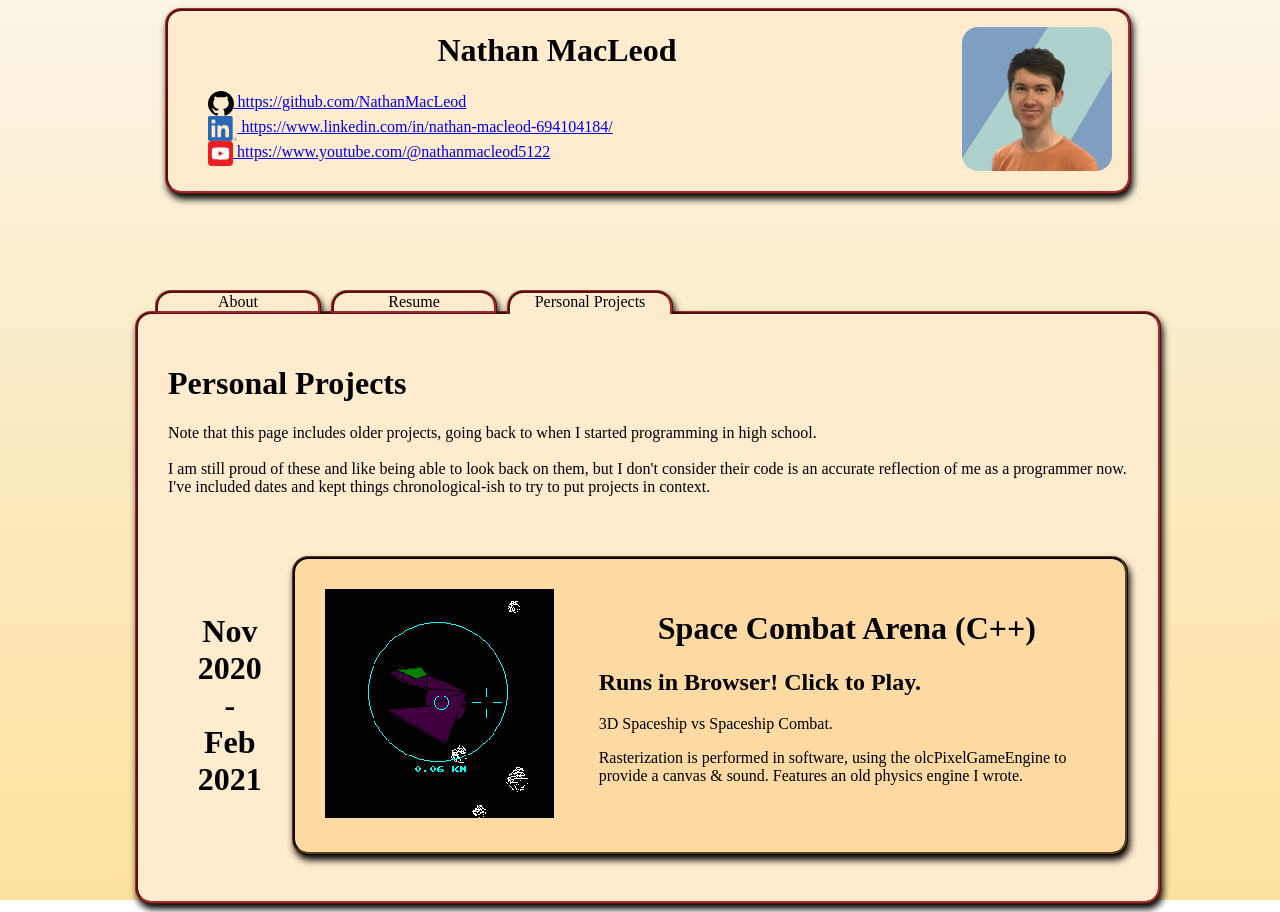
==== personal_projects/index.html @ 5eba24e2 "fix typo" ====
<!doctype html>
<html lang="en">
  <link rel="stylesheet" href="/style.css">
  <head>
    <meta charset="utf-8" />
    <title>Nathan MacLeod</title>
  </head>

  <body>
    <div class="name-card">
      <!-- seperated section at the top with name, headshot, and links to other sites -->
      <div class="name-card-text">
        <h1>Nathan MacLeod</h1>
        <ul class="links">
          <li><a href="https://github.com/NathanMacLeod"><img src="/assets/GitHub_Invertocat_Black.svg" height="25px"> https://github.com/NathanMacLeod</a></li>
          <li><a href="https://www.linkedin.com/in/nathan-macleod-694104184/"><img src="/assets/LI-In-Bug.png" height="25px"> https://www.linkedin.com/in/nathan-macleod-694104184/</a></li>
          <li><a href="https://www.youtube.com/@nathanmacleod5122"><img src="/assets/youtube-tile.svg" height="25px"> https://www.youtube.com/@nathanmacleod5122</a></li>
        </ul>
      </div>
      <div class="headshot">
        <img src="/assets/linkedin_profile.png">
      </div>
    </div>

    <div class="content-card">
      <div class="navigation-tabs">
        <ol>
          <li><a href="/index.html">About</a></li>
          <li><a href="/assets/resume.pdf" target="_blank">Resume</a></li>
          <li class="active-tab"><a href="/personal_projects/index.html">Personal Projects</a></li>
        </ol>
      </div>
      <div class="content-card-body">
        <h1>Personal Projects</h1>
        <p>
          Note that this page includes older projects, going back to when I started programming in high school.<br><br>
          I am still proud of these and like being able to look back on them, but I don't consider their code is an accurate reflection of me as a programmer now.
          I've included dates and kept things chronological-ish to try to put projects in context.
        </p>
        <ul>
          <li>
            <a href="space_combat_arena/index.html">
              <div class="project-dates">
                <h1>Nov 2020<br>-<br>Feb 2021</h1>
              </div>
              <div class="project-card">
                <div class="project-image">
                  <img src="/assets/space-combat-arena-icon.png">
                </div>
                <div class="project-text">
                  <h1>Space Combat Arena (C++)</h1>
                  <h2>Runs in Browser! Click to Play.</h2>
                  <p>3D Spaceship vs Spaceship Combat.</p>
                  <p>Rasterization is performed in software, using the olcPixelGameEngine to provide a canvas & sound. Features an old physics engine I wrote.</p>
                </div>
              </div>
            </a>
          </li>
        </ul>
      </div>
    </div>
  </body>
</html>
---- style.css ----
body {
    background: linear-gradient(rgb(250, 244, 229), rgb(253, 226, 158));
    background-repeat: no-repeat;
    background-attachment: fixed;
    display: flex;
    flex-direction: column;
    justify-content: center;
    align-items: center;
    width: 100%;
    row-gap: 80px;
}

/* Styling for the name card at the top of the page */
.name-card { 
    display: flex;
    background-color: blanchedalmond;
    border-style: ridge;
    border-color: brown;
    border-radius: 16px;
    box-shadow: 2px 5px 7px black;
    width: 960px;
}

.name-card-text {
    flex-grow: 1;
}

.links * {
    list-style-type: none;
    vertical-align: middle;
}

.name-card-text > h1 {
    text-align: center;
}

.headshot {
    margin-left: auto;
}

.headshot > img {
    width: 150px;
    margin: 16px;
    border-radius: 16px;
}

/* Styling for the main page content */
.content-card {
    display: flex;
    flex-direction: column;
}

.content-card-body {
    background-color: blanchedalmond;
    border-style: ridge;
    border-color: brown;
    border-radius: 16px;
    padding: 30px;
    box-shadow: 2px 5px 7px black;
    width: 960px;
}

.navigation-tabs > ol {
    display: flex;
    flex-direction: row;
    padding: 0;
    list-style-type: none;
    gap: 10px;
    margin-bottom:-3px;
    overflow: hidden;
    position: relative;
    left: 20px;
}

.navigation-tabs li {
    background-color: blanchedalmond;
    border-style: ridge;
    border-color: brown;
    /* border-bottom: none; */
    border-top-left-radius: 16px;
    border-top-right-radius: 16px;
    box-shadow: 2px 5px 7px black;
    
    clip: rect(auto, auto, auto, auto);
    width: 160px;
    z-index: 1;
}

.navigation-tabs .active-tab {
    border-bottom: none;
}

.navigation-tabs li > a, .navigation-tabs li > a:visited {
    color: black;
    text-decoration: none;
    text-align: center;
    display: block;
    width: 100%;
}

.canvas-container {
    margin: 30px;
}

.navigation-tabs li:hover {
    background-color: rgb(252, 201, 61);
}

.content-card-body ul {
    padding: 0px;
    margin-top: 60px;
}

.content-card-body li {
    display: flex;
}

.content-card-body li > a, .content-card-body li > a:visited {
    display: flex;
    flex-direction: row;
    color: black;
    text-decoration: none;
    width: 100%;
}

.project-dates {
    text-align: center;
}

.project-card {
    background-color: rgb(253, 217, 163);
    border-style: ridge;
    border-color: rgb(95, 64, 23);
    border-radius: 16px;
    padding: 30px;
    box-shadow: 2px 5px 7px black;
    display: flex;
    flex-direction: row;
}

.content-card-body li:hover .project-card {
    background-color: rgb(252, 201, 61);
}

.project-dates {
    display: flex;
    flex-direction: column;
    justify-content: center;
    margin: 20px;
}

.project-text {
    flex-grow: 1;
    margin-left: 45px;
}

.project-text h1 {
    text-align: center;
}

.project-page-project-title div {
    text-align: center;
}

.space-combat-embedded-gifs {
    justify-content: center;
}

.space-combat-embedded-gifs * {
    margin: 15px;
}

.embedded-video {
    display: flex;
    justify-content: center;
}
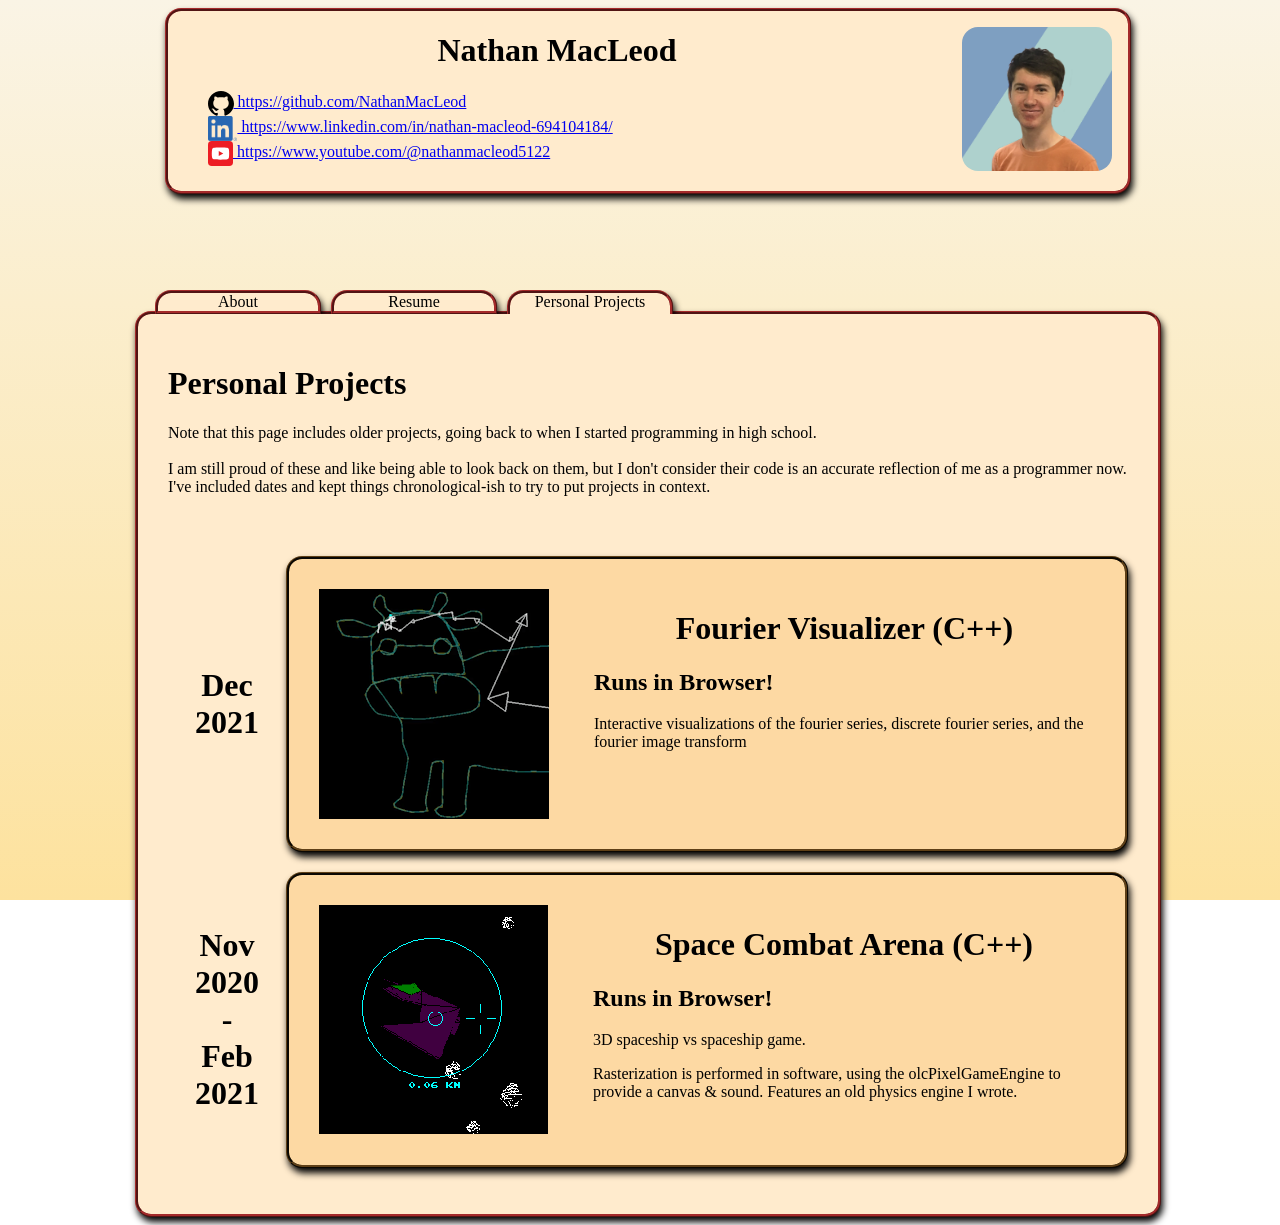
==== commit 10fdbef3: "added fourier visualization project" ====
--- a/personal_projects/index.html
+++ b/personal_projects/index.html
@@ -39,6 +39,23 @@
         </p>
         <ul>
           <li>
+            <a href="fourier_explorer/index.html">
+              <div class="project-dates">
+                <h1>Dec 2021</h1>
+              </div>
+              <div class="project-card">
+                <div class="project-image">
+                  <img src="/assets/fourier-visualizer-thumbnail.png">
+                </div>
+                <div class="project-text">
+                  <h1>Fourier Visualizer (C++)</h1>
+                  <h2>Runs in Browser!</h2>
+                  <p>Interactive visualizations of the fourier series, discrete fourier series, and the fourier image transform</p>
+                </div>
+              </div>
+            </a>
+          </li>
+          <li>
             <a href="space_combat_arena/index.html">
               <div class="project-dates">
                 <h1>Nov 2020<br>-<br>Feb 2021</h1>
@@ -49,8 +66,8 @@
                 </div>
                 <div class="project-text">
                   <h1>Space Combat Arena (C++)</h1>
-                  <h2>Runs in Browser! Click to Play.</h2>
-                  <p>3D Spaceship vs Spaceship Combat.</p>
+                  <h2>Runs in Browser!</h2>
+                  <p>3D spaceship vs spaceship game.</p>
                   <p>Rasterization is performed in software, using the olcPixelGameEngine to provide a canvas & sound. Features an old physics engine I wrote.</p>
                 </div>
               </div>
--- a/style.css
+++ b/style.css
@@ -112,6 +112,7 @@
 }
 
 .content-card-body li {
+    margin-top: 20px;
     display: flex;
 }
 
@@ -136,6 +137,7 @@
     box-shadow: 2px 5px 7px black;
     display: flex;
     flex-direction: row;
+    width: 836px;
 }
 
 .content-card-body li:hover .project-card {
@@ -143,14 +145,18 @@
 }
 
 .project-dates {
+    width: 84px;
     display: flex;
     flex-direction: column;
     justify-content: center;
     margin: 20px;
 }
 
+.project-image {
+    height: 230px;
+}
+
 .project-text {
-    flex-grow: 1;
     margin-left: 45px;
 }
 
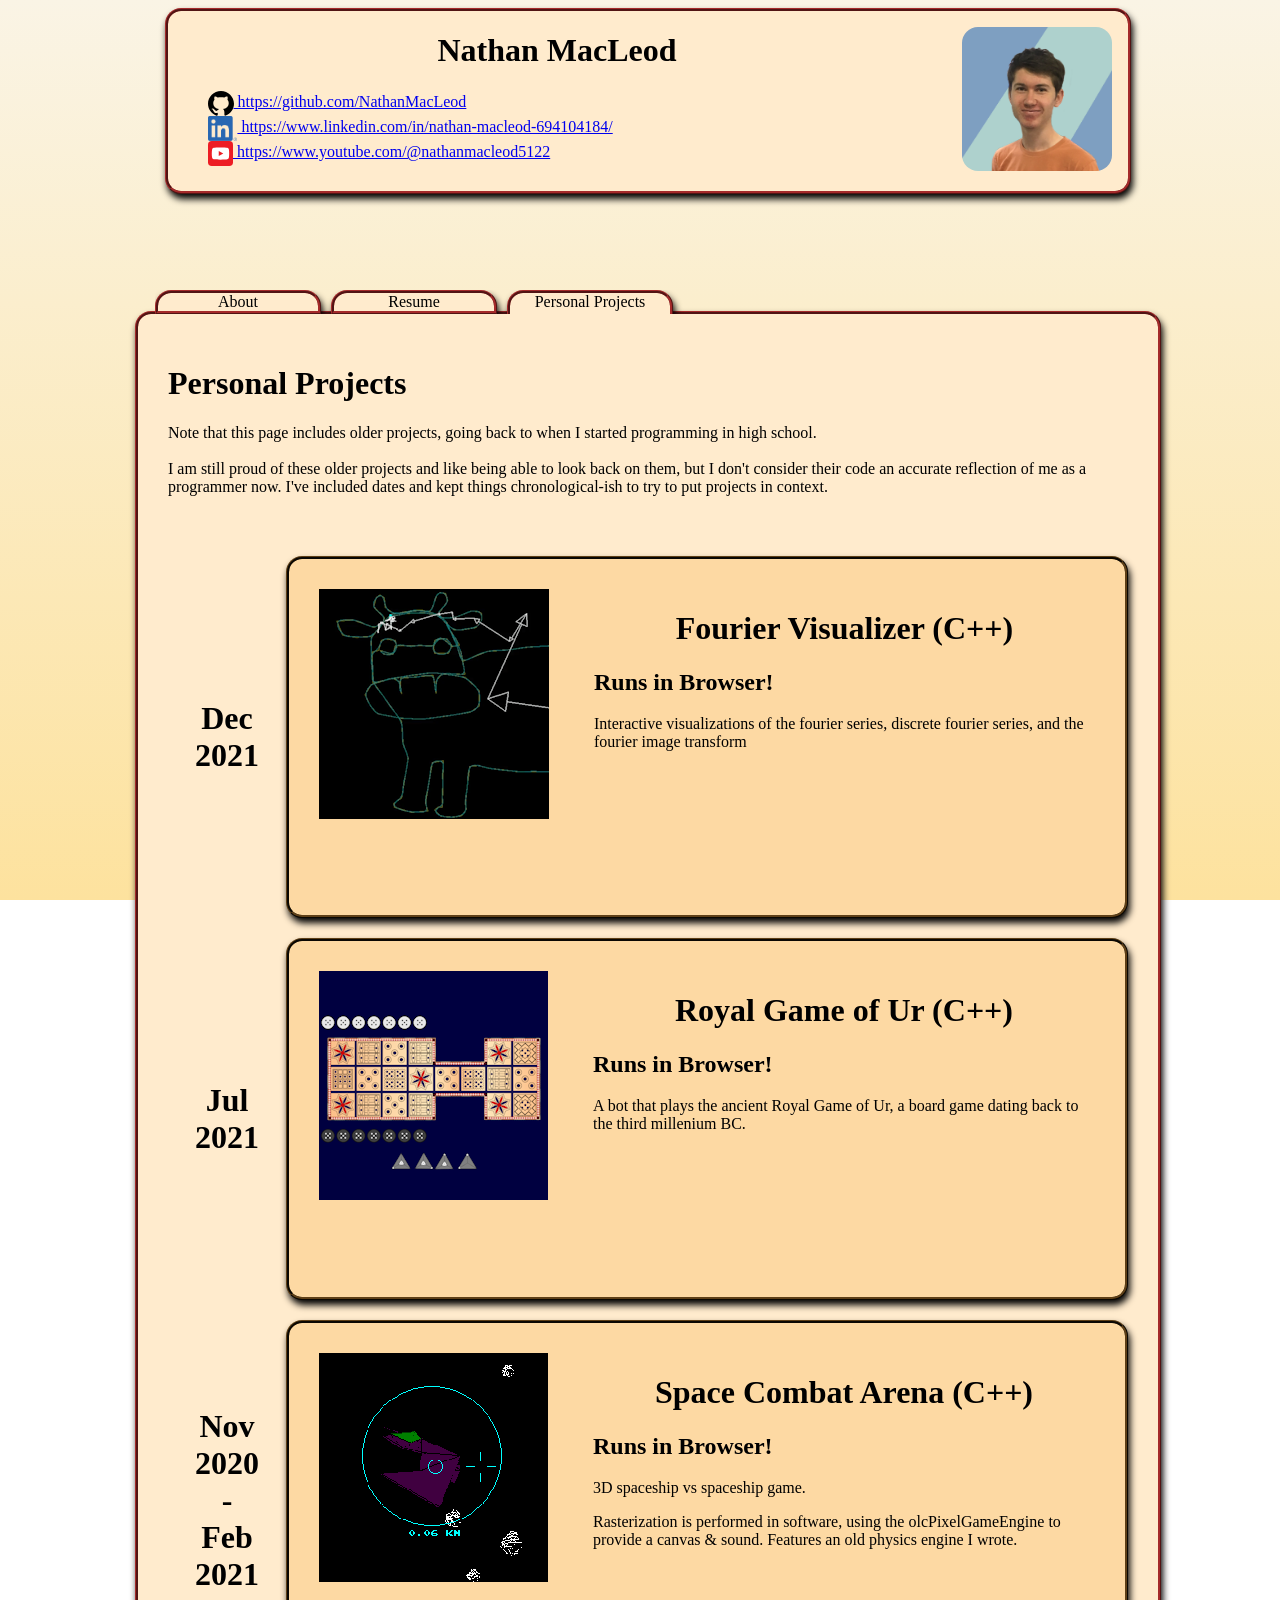
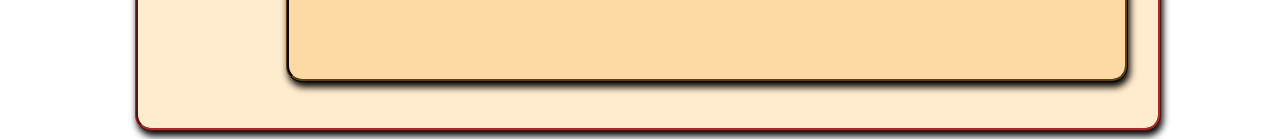
==== commit db4ffcfc: "added game of ur project" ====
--- a/personal_projects/index.html
+++ b/personal_projects/index.html
@@ -34,7 +34,7 @@
         <h1>Personal Projects</h1>
         <p>
           Note that this page includes older projects, going back to when I started programming in high school.<br><br>
-          I am still proud of these and like being able to look back on them, but I don't consider their code is an accurate reflection of me as a programmer now.
+          I am still proud of these older projects and like being able to look back on them, but I don't consider their code an accurate reflection of me as a programmer now.
           I've included dates and kept things chronological-ish to try to put projects in context.
         </p>
         <ul>
@@ -51,6 +51,23 @@
                   <h1>Fourier Visualizer (C++)</h1>
                   <h2>Runs in Browser!</h2>
                   <p>Interactive visualizations of the fourier series, discrete fourier series, and the fourier image transform</p>
+                </div>
+              </div>
+            </a>
+          </li>
+          <li>
+            <a href="royal_game_of_ur/index.html">
+              <div class="project-dates">
+                <h1>Jul 2021</h1>
+              </div>
+              <div class="project-card">
+                <div class="project-image">
+                  <img src="/assets/game-of-ur-thumbnail.png">
+                </div>
+                <div class="project-text">
+                  <h1>Royal Game of Ur (C++)</h1>
+                  <h2>Runs in Browser!</h2>
+                  <p>A bot that plays the ancient Royal Game of Ur, a board game dating back to the third millenium BC.</p>
                 </div>
               </div>
             </a>
--- a/style.css
+++ b/style.css
@@ -138,6 +138,7 @@
     display: flex;
     flex-direction: row;
     width: 836px;
+    height: 296px;
 }
 
 .content-card-body li:hover .project-card {
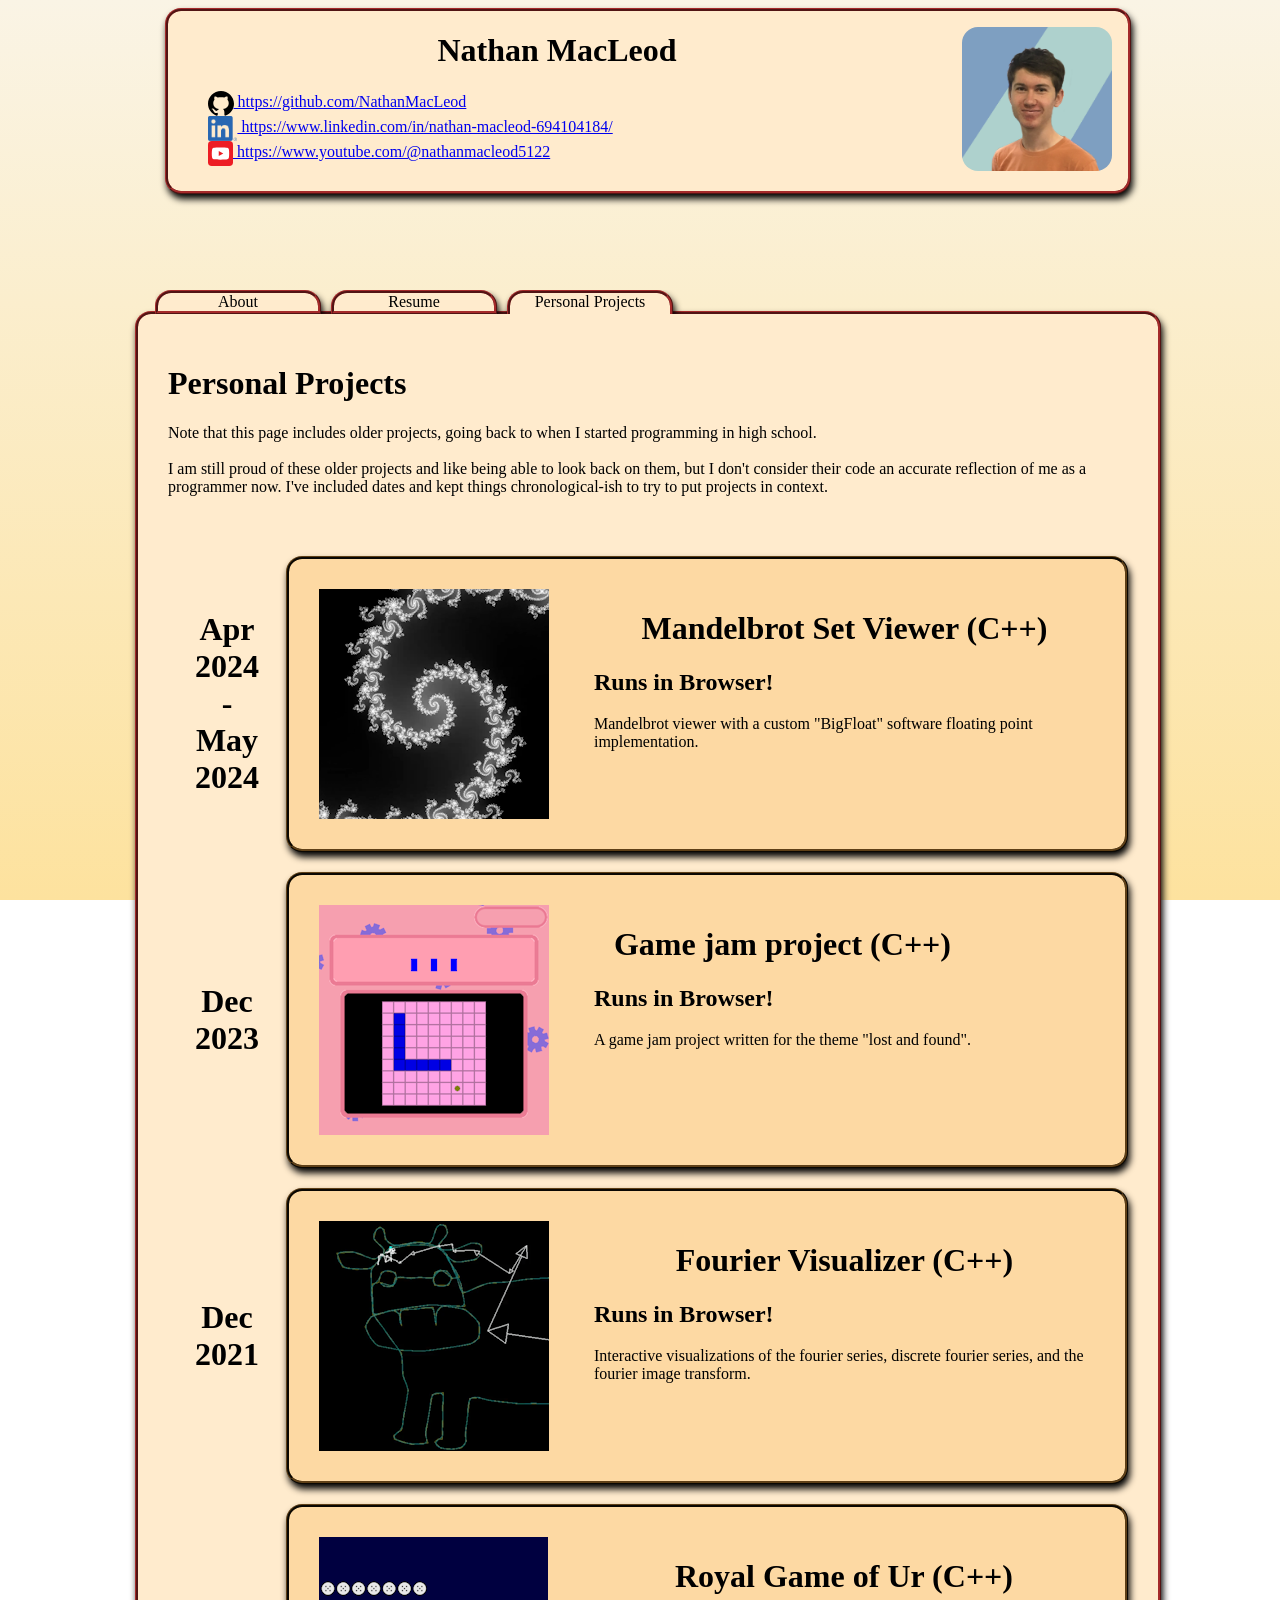
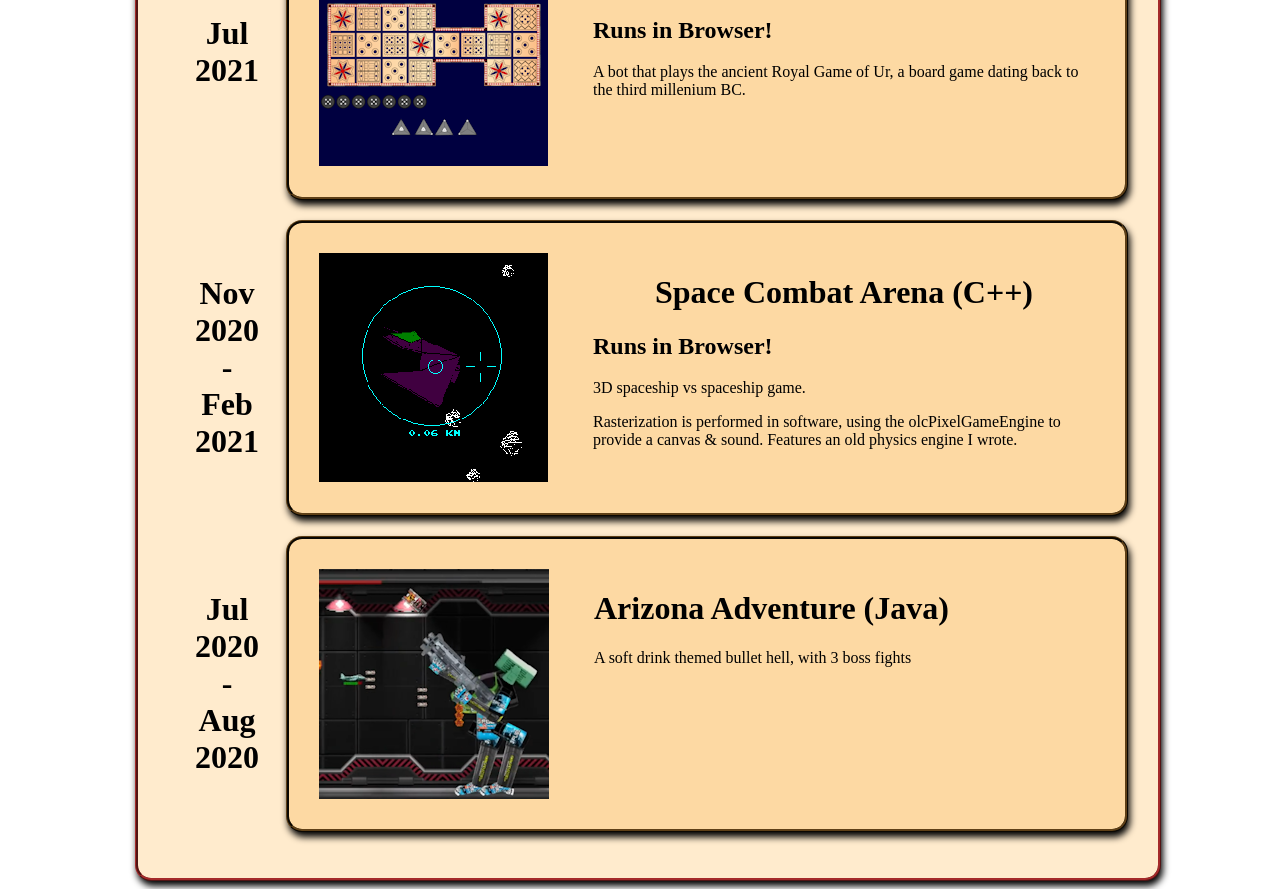
==== commit fd9d59c2: "added 3 new projects, cup and ball game, mandelbrot viewer, andarizona adventure. also small improve" ====
--- a/personal_projects/index.html
+++ b/personal_projects/index.html
@@ -39,6 +39,40 @@
         </p>
         <ul>
           <li>
+            <a href="mandlebrot/index.html">
+              <div class="project-dates">
+                <h1>Apr 2024<br>-<br>May 2024</h1>
+              </div>
+              <div class="project-card">
+                <div class="project-image">
+                  <img src="/assets/mandelbrot-thumbnail.png">
+                </div>
+                <div class="project-text">
+                  <h1>Mandelbrot Set Viewer (C++)</h1>
+                  <h2>Runs in Browser!</h2>
+                  <p>Mandelbrot viewer with a custom "BigFloat" software floating point implementation.</p>
+                </div>
+              </div>
+            </a>
+          </li>
+          <li>
+            <a href="cup_and_ball_game/index.html">
+              <div class="project-dates">
+                <h1>Dec 2023</h1>
+              </div>
+              <div class="project-card">
+                <div class="project-image">
+                  <img src="/assets/cup-and-ball-thumbnail.png">
+                </div>
+                <div class="project-text">
+                  <h1>Game jam project (C++)</h1>
+                  <h2>Runs in Browser!</h2>
+                  <p>A game jam project written for the theme "lost and found".</p>
+                </div>
+              </div>
+            </a>
+          </li>
+          <li>
             <a href="fourier_explorer/index.html">
               <div class="project-dates">
                 <h1>Dec 2021</h1>
@@ -50,7 +84,7 @@
                 <div class="project-text">
                   <h1>Fourier Visualizer (C++)</h1>
                   <h2>Runs in Browser!</h2>
-                  <p>Interactive visualizations of the fourier series, discrete fourier series, and the fourier image transform</p>
+                  <p>Interactive visualizations of the fourier series, discrete fourier series, and the fourier image transform.</p>
                 </div>
               </div>
             </a>
@@ -90,6 +124,22 @@
               </div>
             </a>
           </li>
+          <li>
+            <a href="arizona_adventure/index.html">
+              <div class="project-dates">
+                <h1>Jul 2020<br>-<br>Aug 2020</h1>
+              </div>
+              <div class="project-card">
+                <div class="project-image">
+                  <img src="/assets/arizona-adventure-thumbnail.png">
+                </div>
+                <div class="project-text">
+                  <h1>Arizona Adventure (Java)</h1>
+                  <p>A soft drink themed bullet hell, with 3 boss fights</p>
+                </div>
+              </div>
+            </a>
+          </li>
         </ul>
       </div>
     </div>
--- a/style.css
+++ b/style.css
@@ -102,6 +102,11 @@
     margin: 30px;
 }
 
+.cup-and-ball-canvas-container {
+    margin: 30px;
+    width: 720px;
+}
+
 .navigation-tabs li:hover {
     background-color: rgb(252, 201, 61);
 }
@@ -138,7 +143,7 @@
     display: flex;
     flex-direction: row;
     width: 836px;
-    height: 296px;
+    height: 230px;
 }
 
 .content-card-body li:hover .project-card {
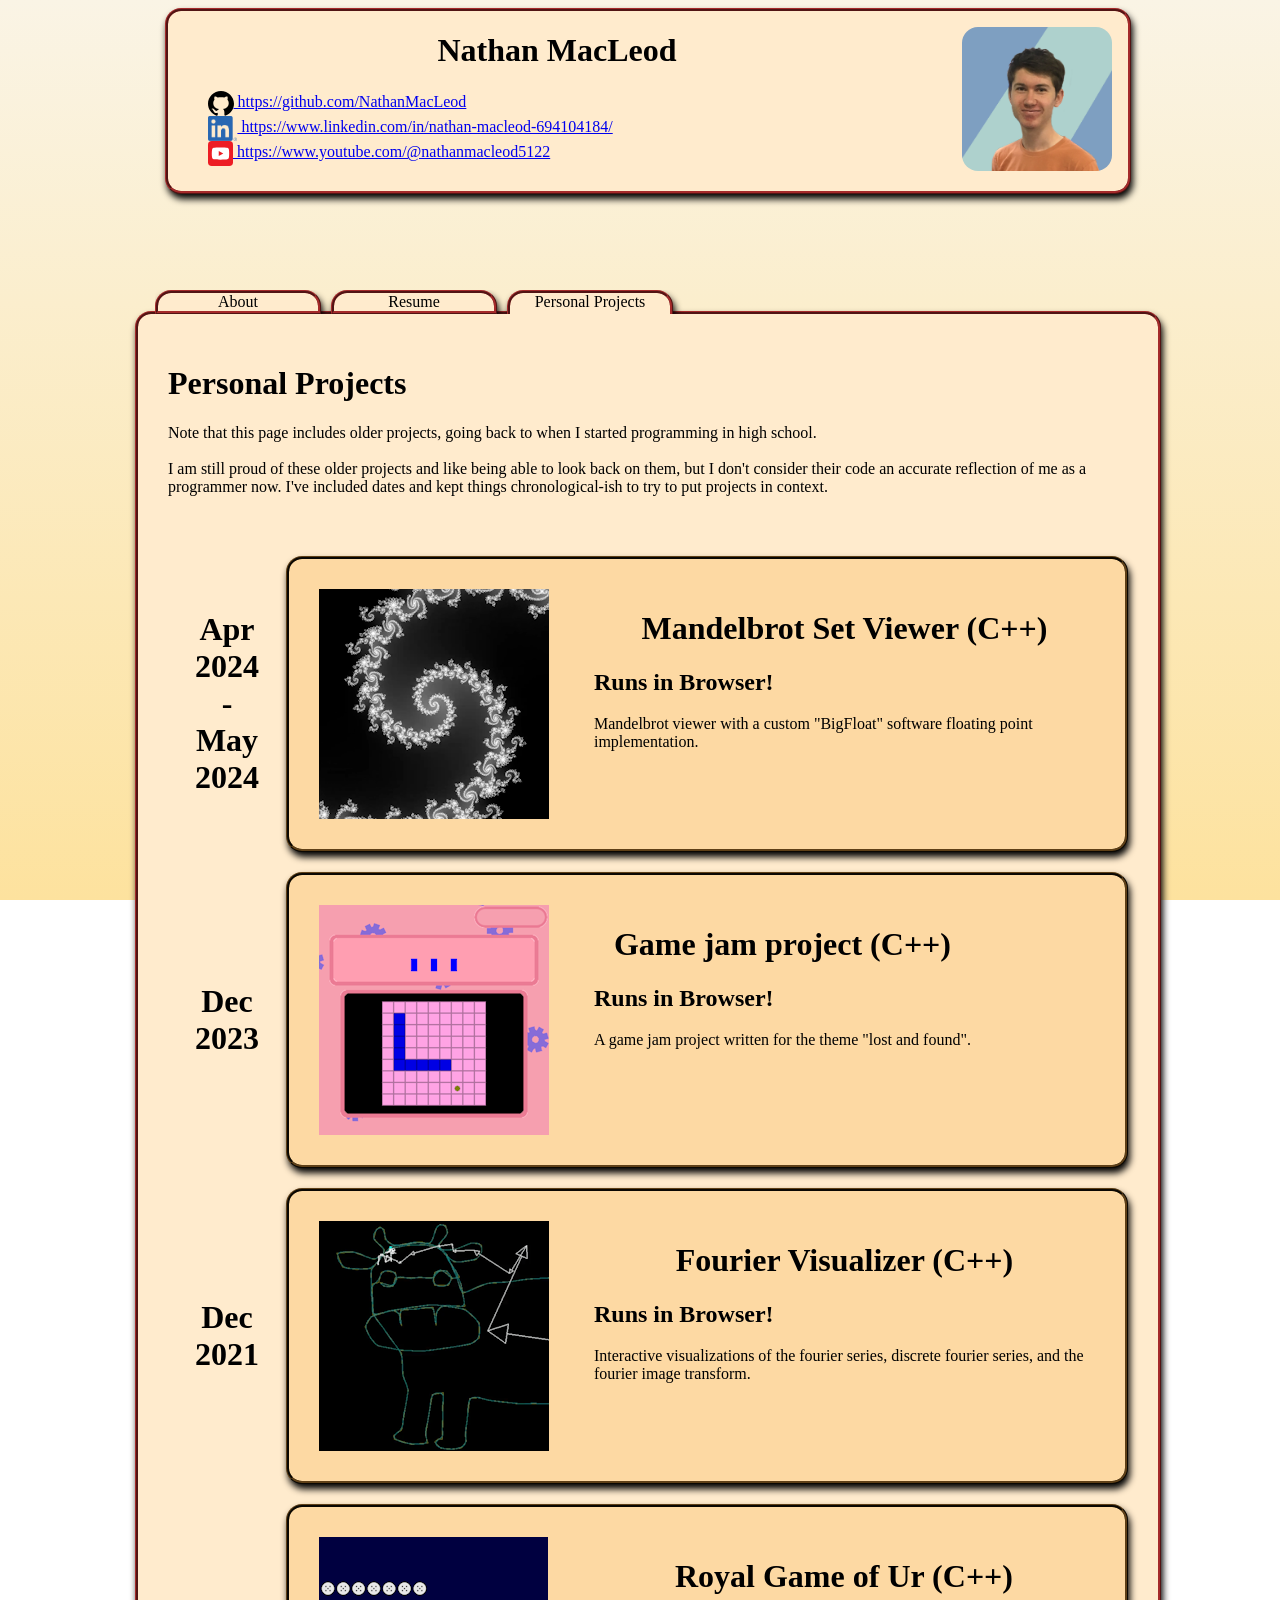
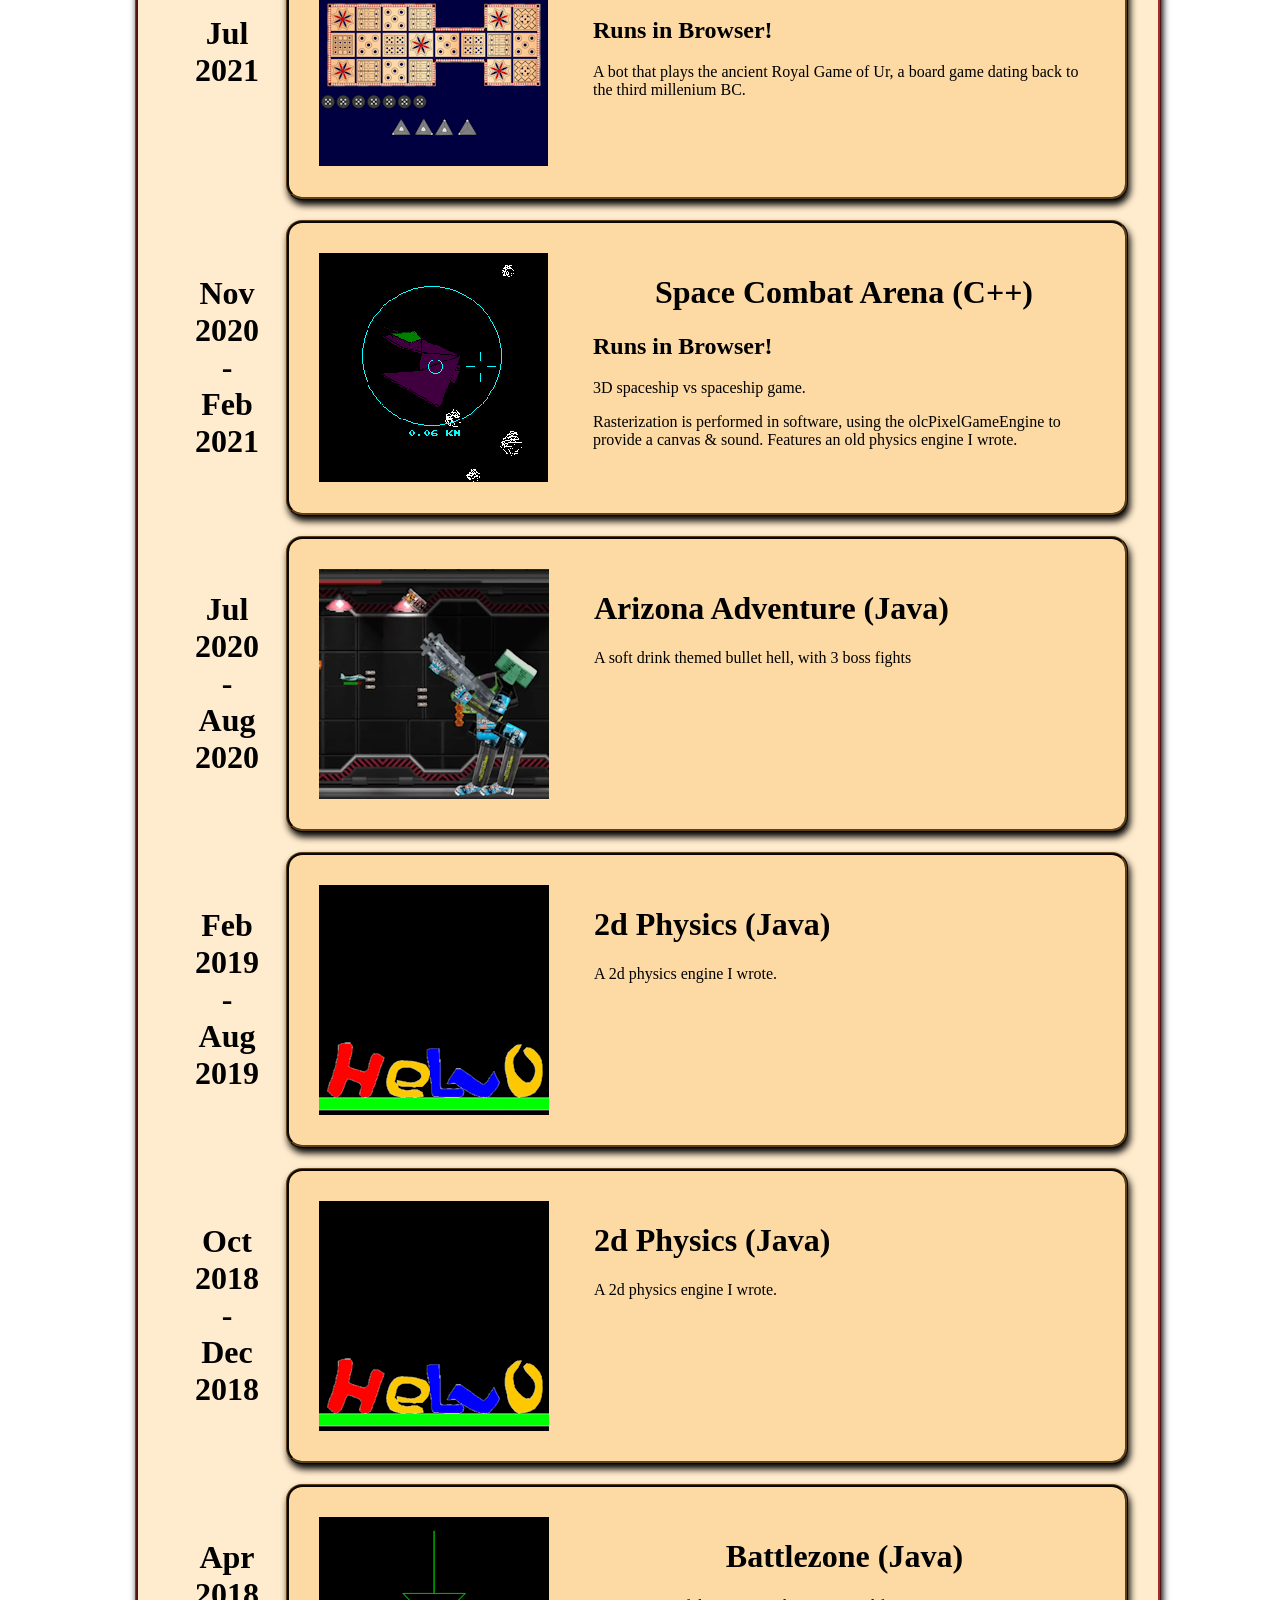
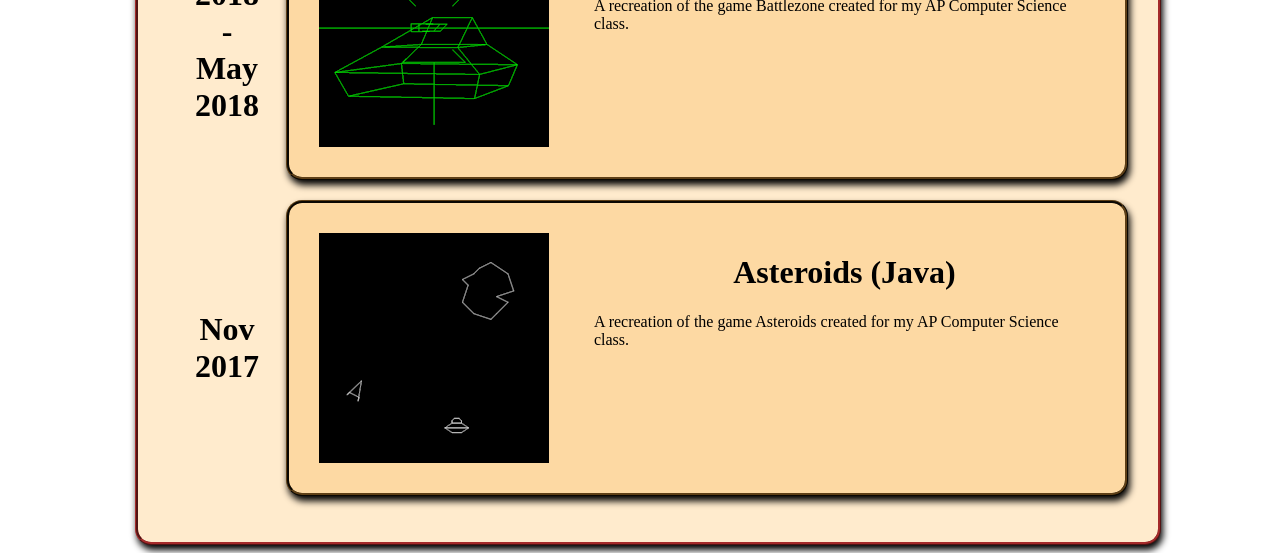
==== commit 7e802bf3: "wip adding more projects" ====
--- a/personal_projects/index.html
+++ b/personal_projects/index.html
@@ -140,6 +140,70 @@
               </div>
             </a>
           </li>
+          <li>
+            <a href="portal2d/index.html">
+              <div class="project-dates">
+                <h1>Feb 2019<br>-<br>Aug 2019</h1>
+              </div>
+              <div class="project-card">
+                <div class="project-image">
+                  <img src="/assets/2d-physics-thumbnail.png">
+                </div>
+                <div class="project-text">
+                  <h1>2d Physics (Java)</h1>
+                  <p>A 2d physics engine I wrote.</p>
+                </div>
+              </div>
+            </a>
+          </li>
+          <li>
+            <a href="2dphysics/index.html">
+              <div class="project-dates">
+                <h1>Oct 2018<br>-<br>Dec 2018</h1>
+              </div>
+              <div class="project-card">
+                <div class="project-image">
+                  <img src="/assets/2d-physics-thumbnail.png">
+                </div>
+                <div class="project-text">
+                  <h1>2d Physics (Java)</h1>
+                  <p>A 2d physics engine I wrote.</p>
+                </div>
+              </div>
+            </a>
+          </li>
+          <li>
+            <a href="battlezone/index.html">
+              <div class="project-dates">
+                <h1>Apr 2018<br>-<br>May 2018</h1>
+              </div>
+              <div class="project-card">
+                <div class="project-image">
+                  <img src="/assets/battlezone-thumbnail.png">
+                </div>
+                <div class="project-text">
+                  <h1>Battlezone (Java)</h1>
+                  <p>A recreation of the game Battlezone created for my AP Computer Science class.</p>
+                </div>
+              </div>
+            </a>
+          </li>
+          <li>
+            <a href="asteroids/index.html">
+              <div class="project-dates">
+                <h1>Nov 2017</h1>
+              </div>
+              <div class="project-card">
+                <div class="project-image">
+                  <img src="/assets/asteroids-thumbnail.png">
+                </div>
+                <div class="project-text">
+                  <h1>Asteroids (Java)</h1>
+                  <p>A recreation of the game Asteroids created for my AP Computer Science class.</p>
+                </div>
+              </div>
+            </a>
+          </li>
         </ul>
       </div>
     </div>
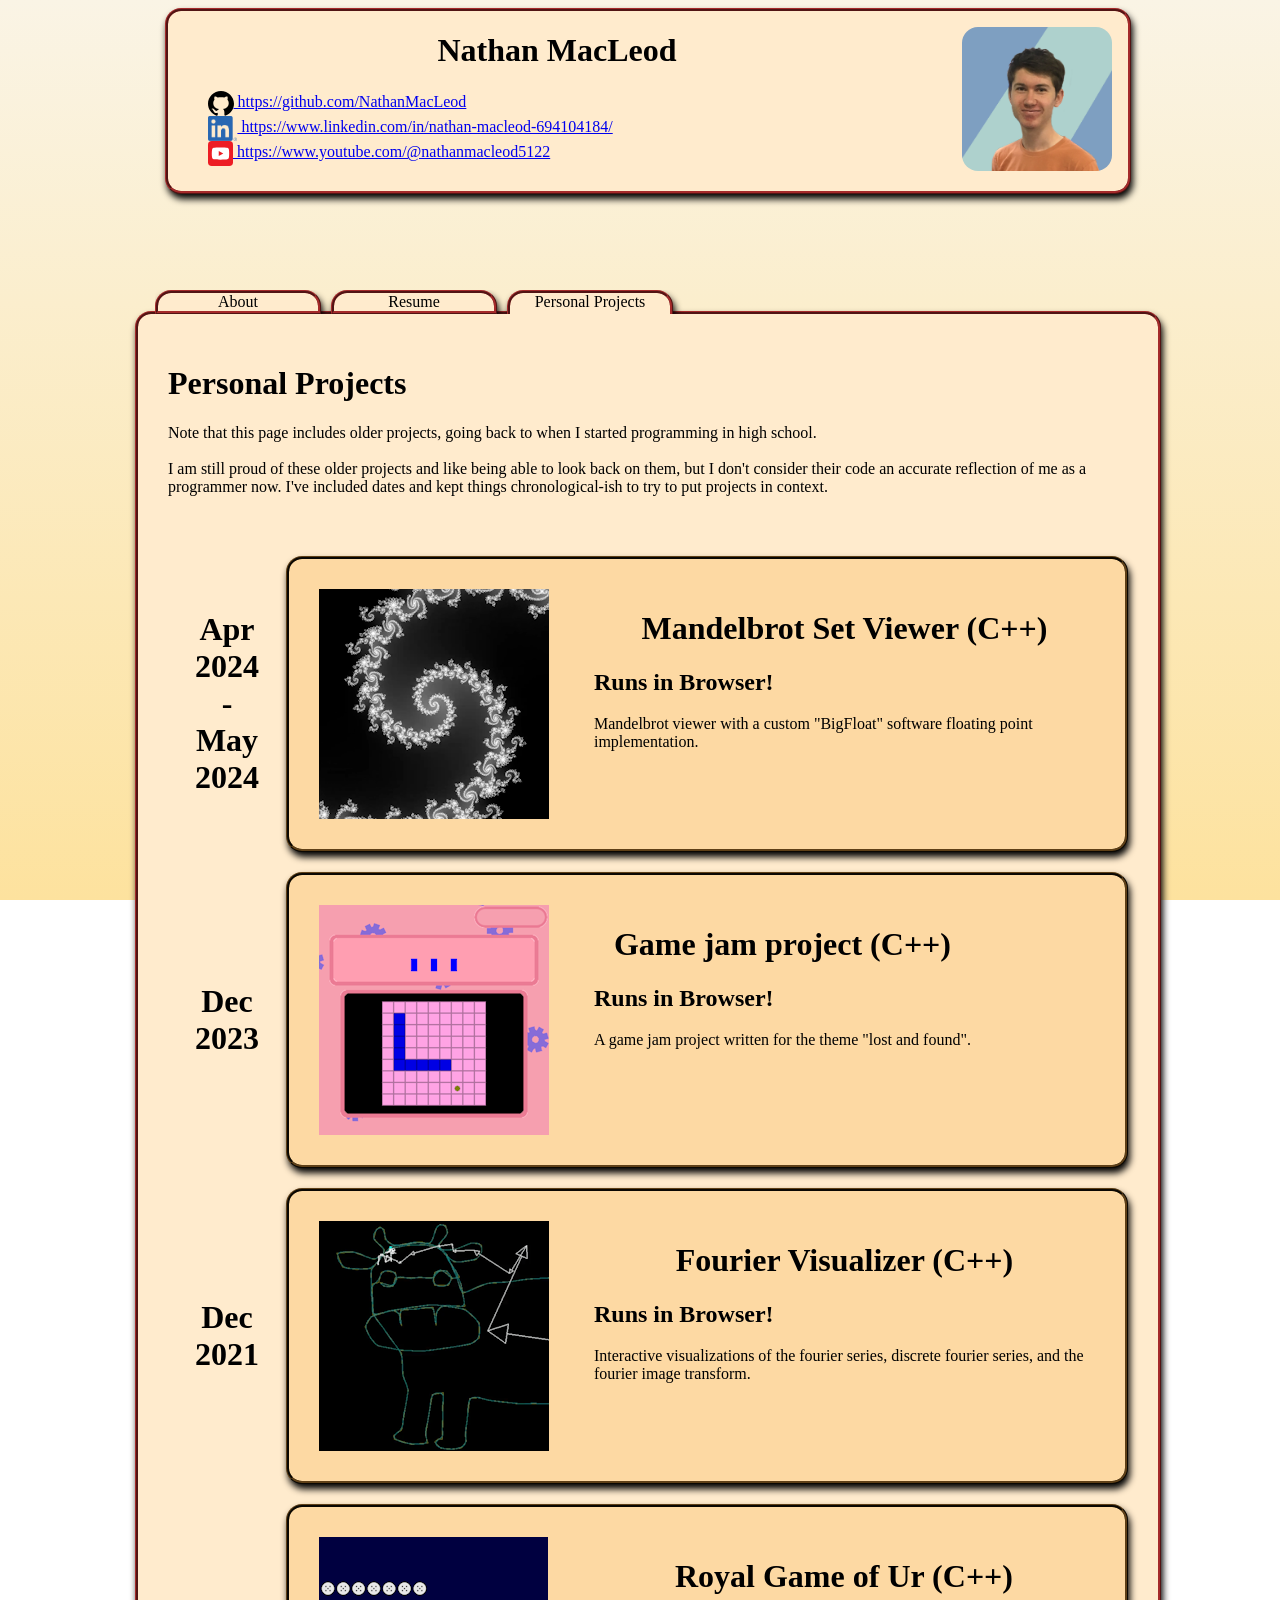
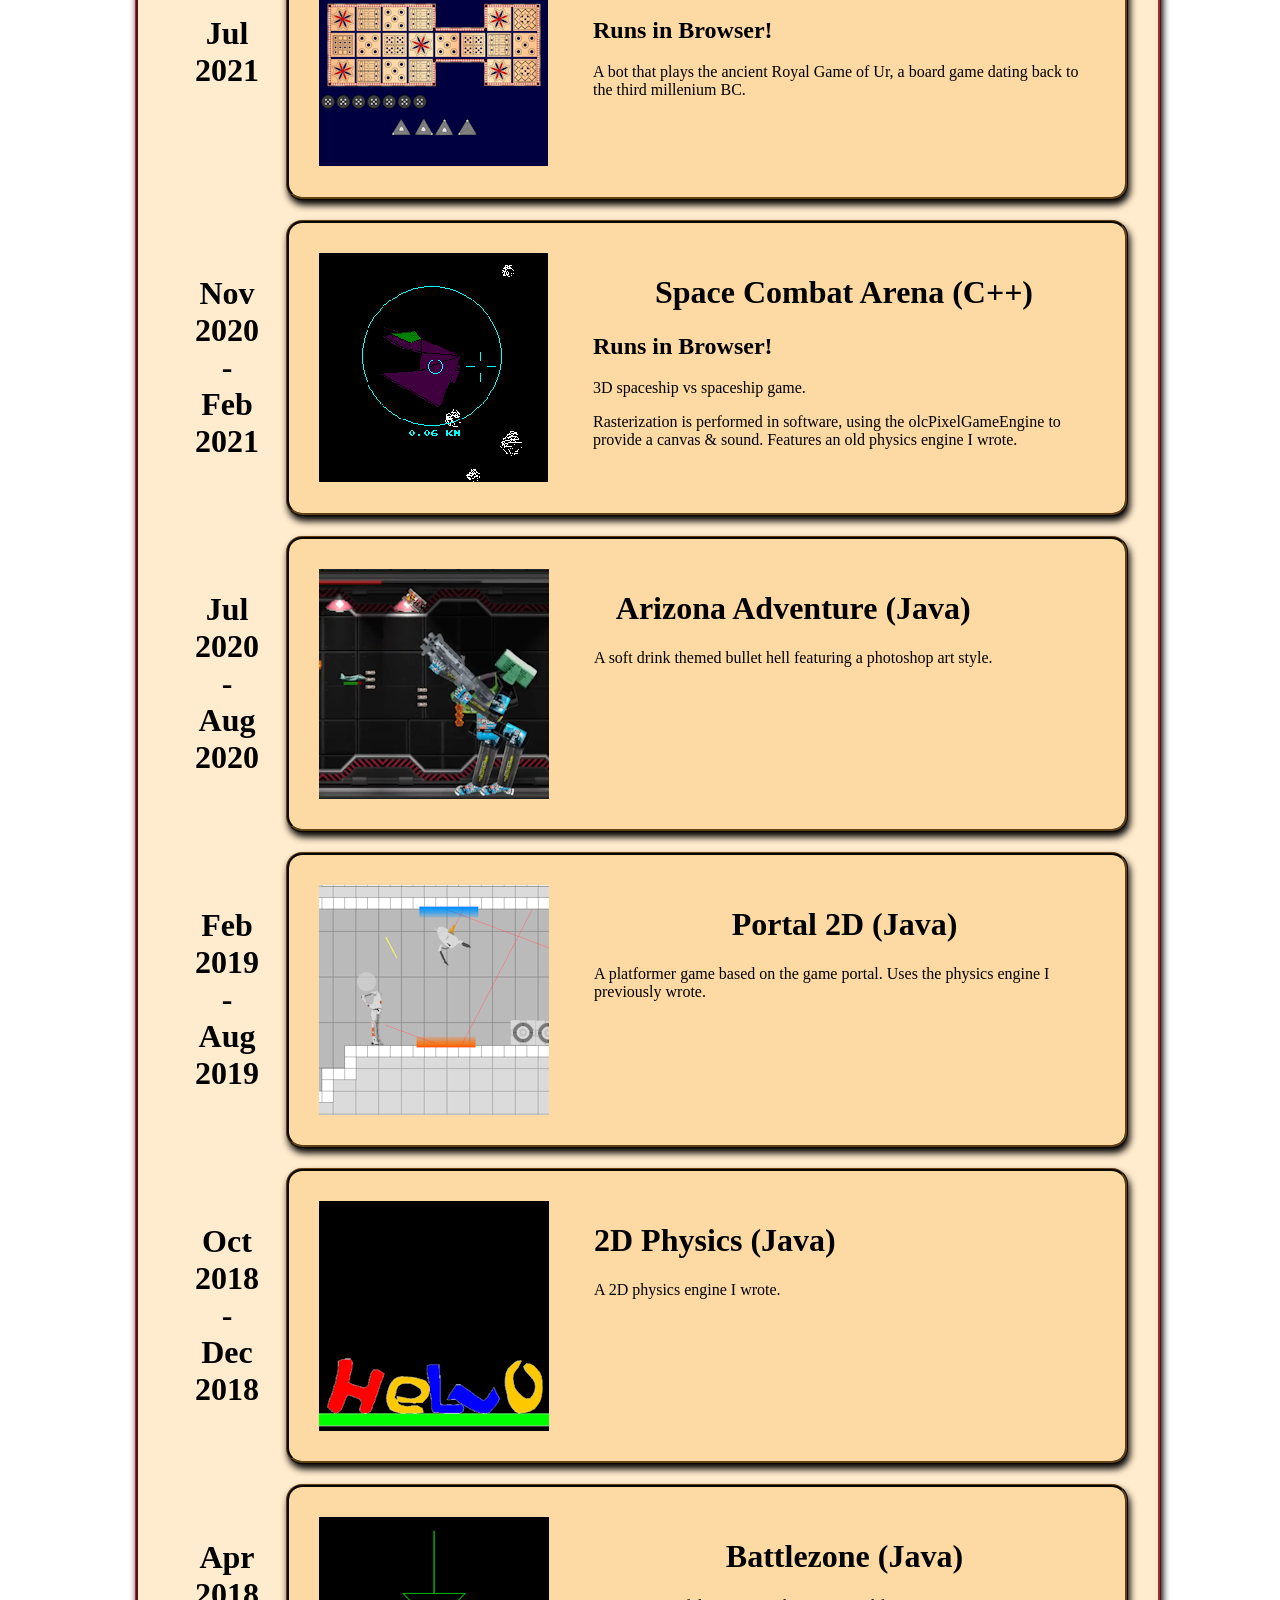
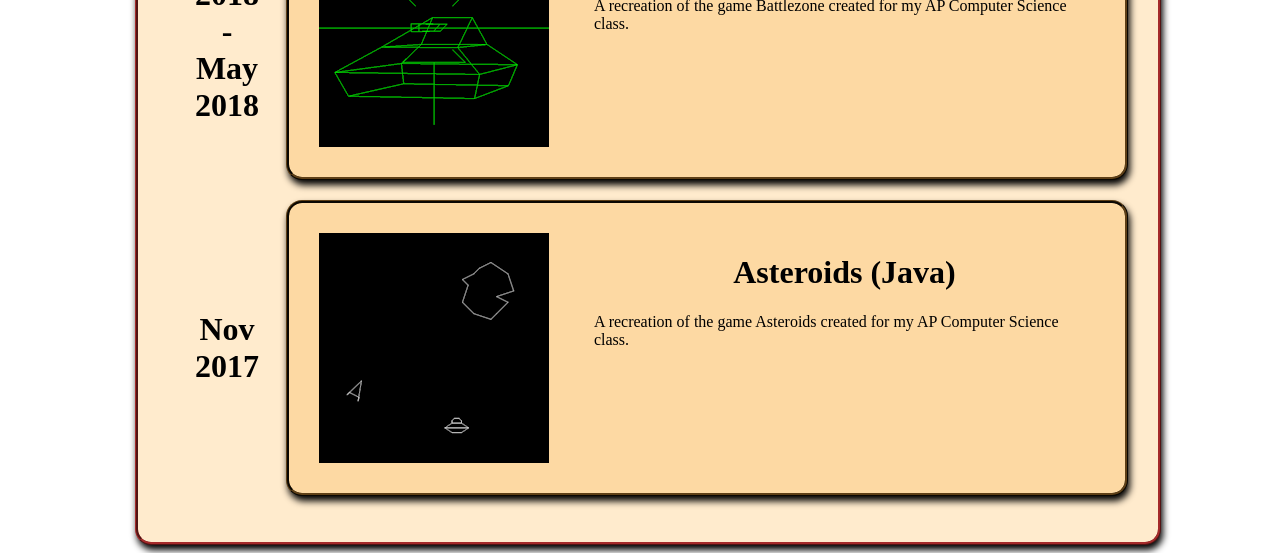
==== commit d1dae6b1: "continued wip" ====
--- a/personal_projects/index.html
+++ b/personal_projects/index.html
@@ -135,7 +135,7 @@
                 </div>
                 <div class="project-text">
                   <h1>Arizona Adventure (Java)</h1>
-                  <p>A soft drink themed bullet hell, with 3 boss fights</p>
+                  <p>A soft drink themed bullet hell featuring a photoshop art style.</p>
                 </div>
               </div>
             </a>
@@ -147,27 +147,27 @@
               </div>
               <div class="project-card">
                 <div class="project-image">
+                  <img src="/assets/portal2d-thumbnail.png">
+                </div>
+                <div class="project-text">
+                  <h1>Portal 2D (Java)</h1>
+                  <p>A platformer game based on the game portal. Uses the physics engine I previously wrote.</p>
+                </div>
+              </div>
+            </a>
+          </li>
+          <li>
+            <a href="2dphysics/index.html">
+              <div class="project-dates">
+                <h1>Oct 2018<br>-<br>Dec 2018</h1>
+              </div>
+              <div class="project-card">
+                <div class="project-image">
                   <img src="/assets/2d-physics-thumbnail.png">
                 </div>
                 <div class="project-text">
-                  <h1>2d Physics (Java)</h1>
-                  <p>A 2d physics engine I wrote.</p>
-                </div>
-              </div>
-            </a>
-          </li>
-          <li>
-            <a href="2dphysics/index.html">
-              <div class="project-dates">
-                <h1>Oct 2018<br>-<br>Dec 2018</h1>
-              </div>
-              <div class="project-card">
-                <div class="project-image">
-                  <img src="/assets/2d-physics-thumbnail.png">
-                </div>
-                <div class="project-text">
-                  <h1>2d Physics (Java)</h1>
-                  <p>A 2d physics engine I wrote.</p>
+                  <h1>2D Physics (Java)</h1>
+                  <p>A 2D physics engine I wrote.</p>
                 </div>
               </div>
             </a>
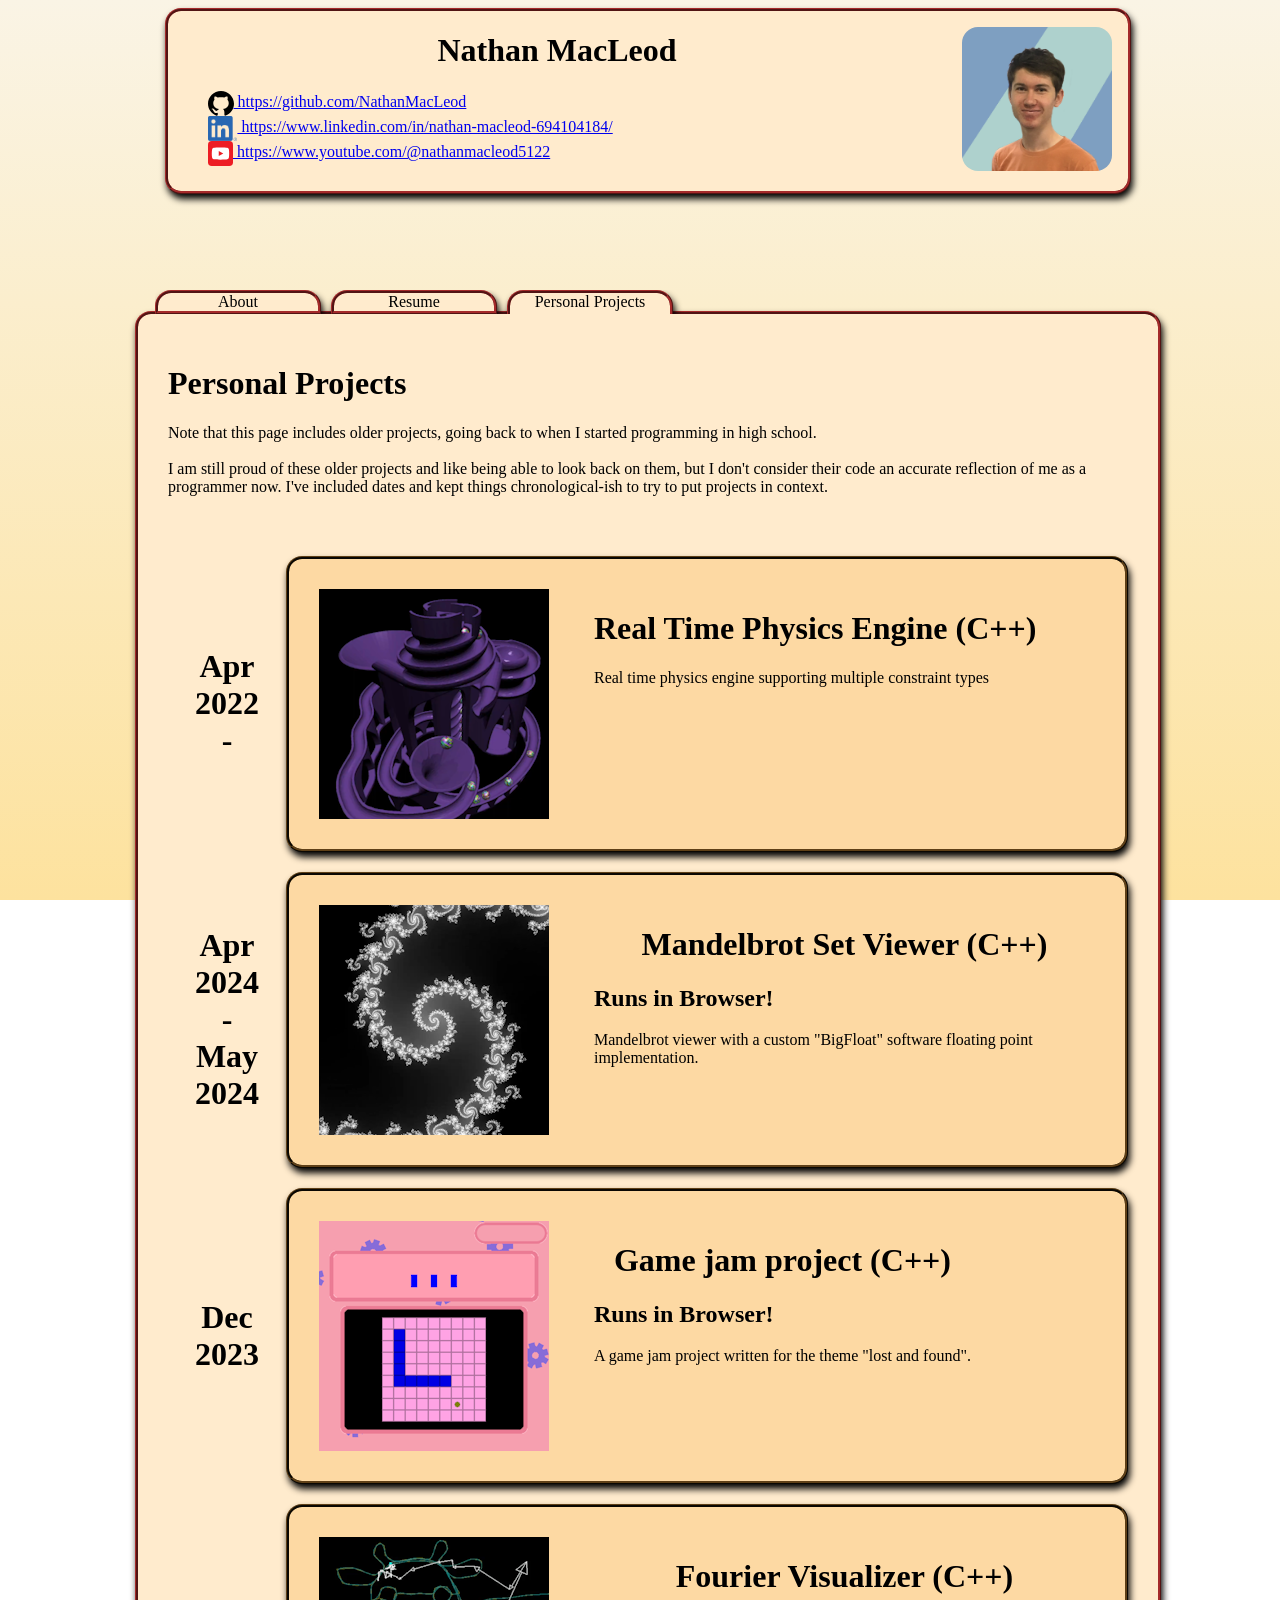
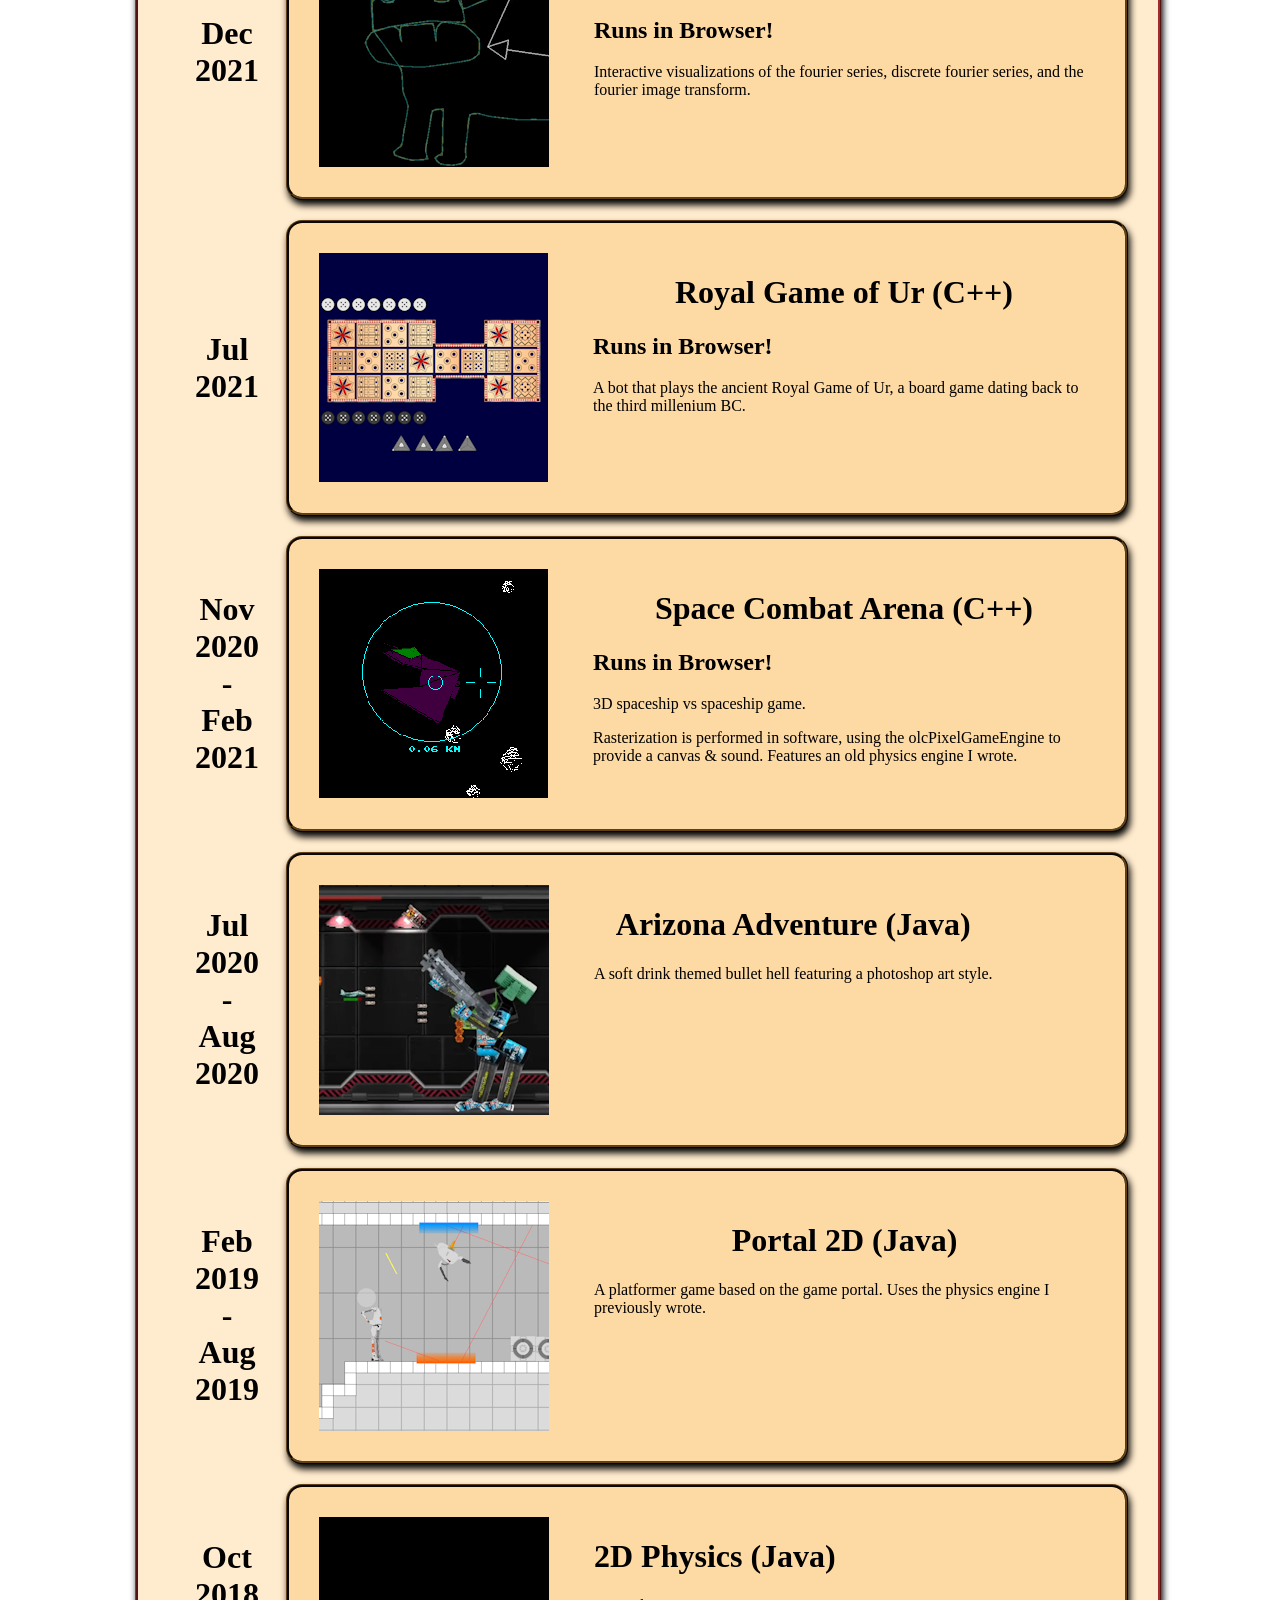
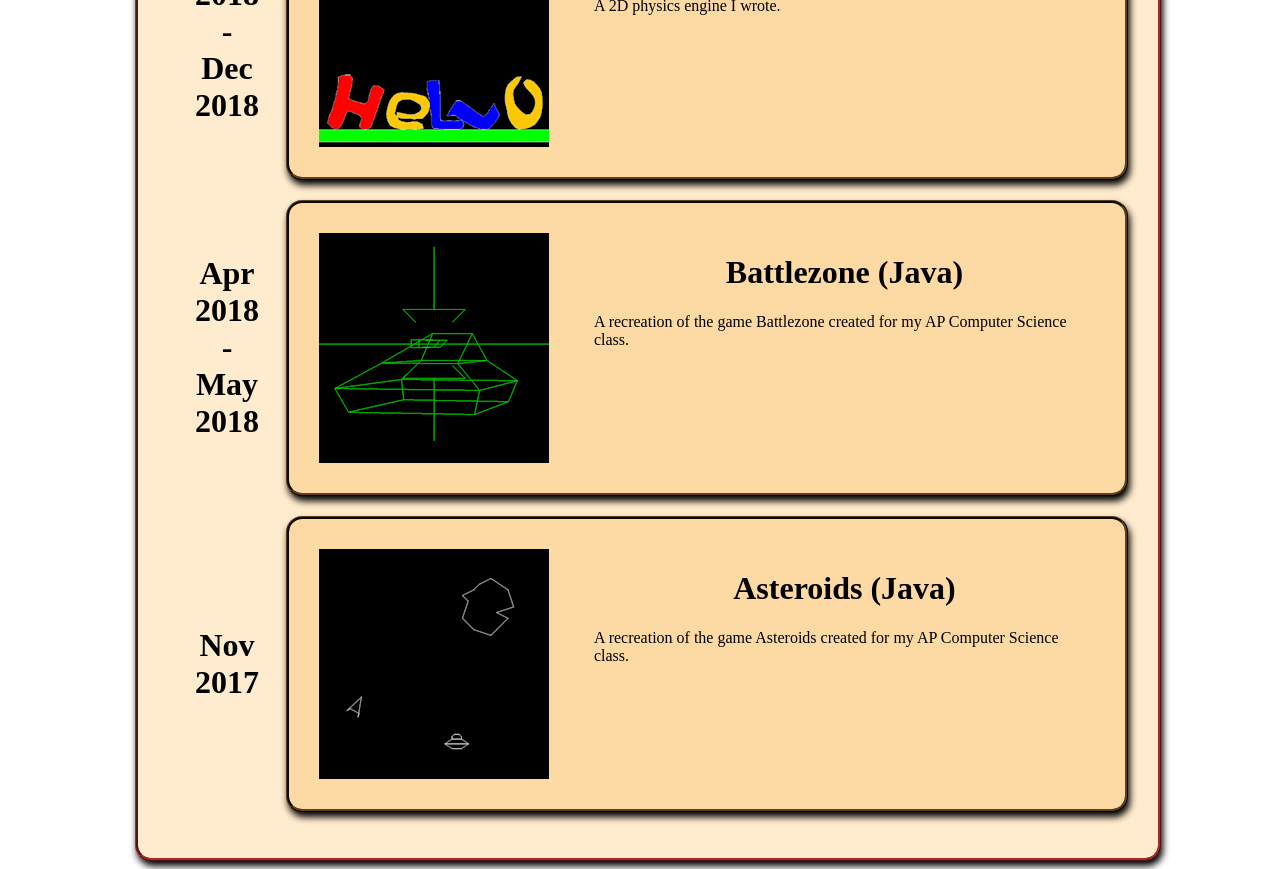
==== commit 53d6e611: "added physics project" ====
--- a/personal_projects/index.html
+++ b/personal_projects/index.html
@@ -39,6 +39,22 @@
         </p>
         <ul>
           <li>
+            <a href="constraint_physics/">
+              <div class="project-dates">
+                <h1>Apr 2022<br>-<br></h1>
+              </div>
+              <div class="project-card">
+                <div class="project-image">
+                  <img src="/assets/constraint-physics-thumbnail.png">
+                </div>
+                <div class="project-text">
+                  <h1>Real Time Physics Engine (C++)</h1>
+                  <p>Real time physics engine supporting multiple constraint types</p>
+                </div>
+              </div>
+            </a>
+          </li>
+          <li>
             <a href="mandlebrot/index.html">
               <div class="project-dates">
                 <h1>Apr 2024<br>-<br>May 2024</h1>
--- a/style.css
+++ b/style.css
@@ -174,6 +174,12 @@
     text-align: center;
 }
 
+.project-description-embedded-images {
+    flex-direction: column;
+    display: flex;
+    justify-content: center;
+}
+
 .space-combat-embedded-gifs {
     justify-content: center;
 }
